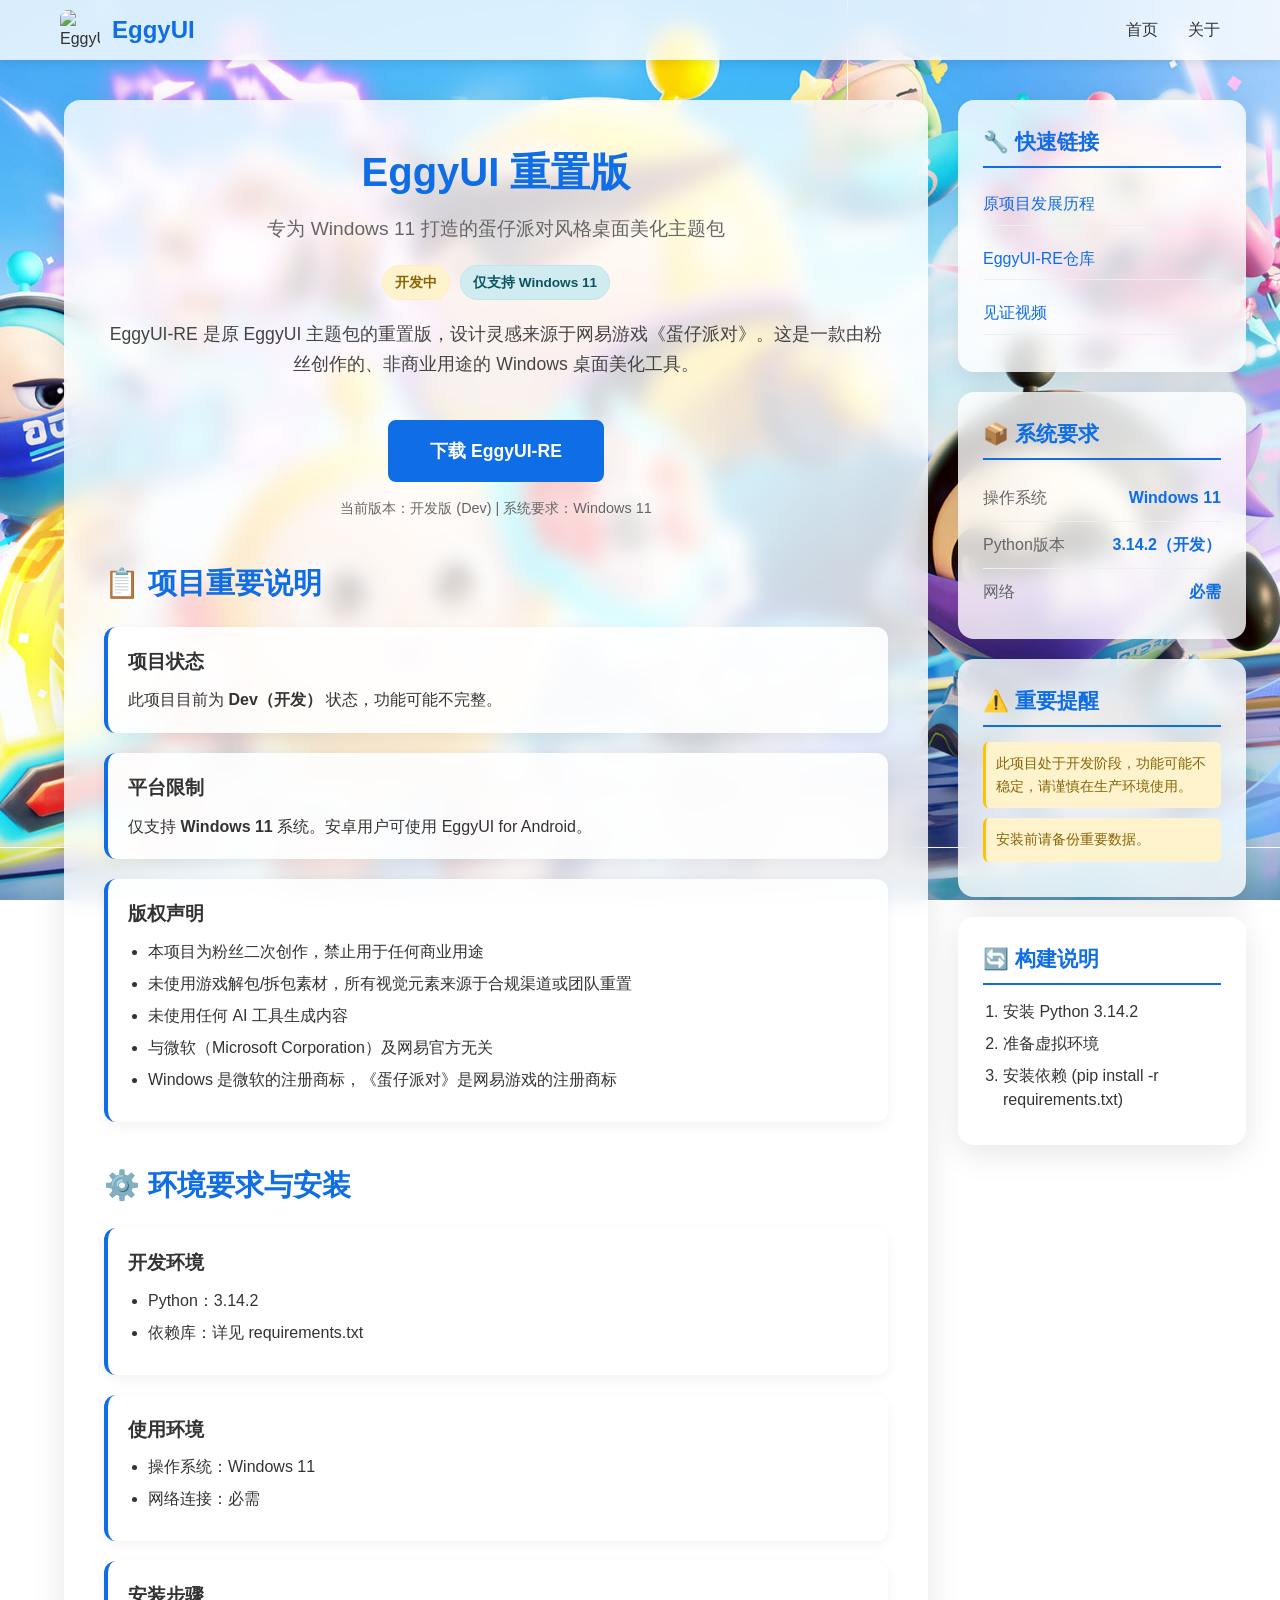
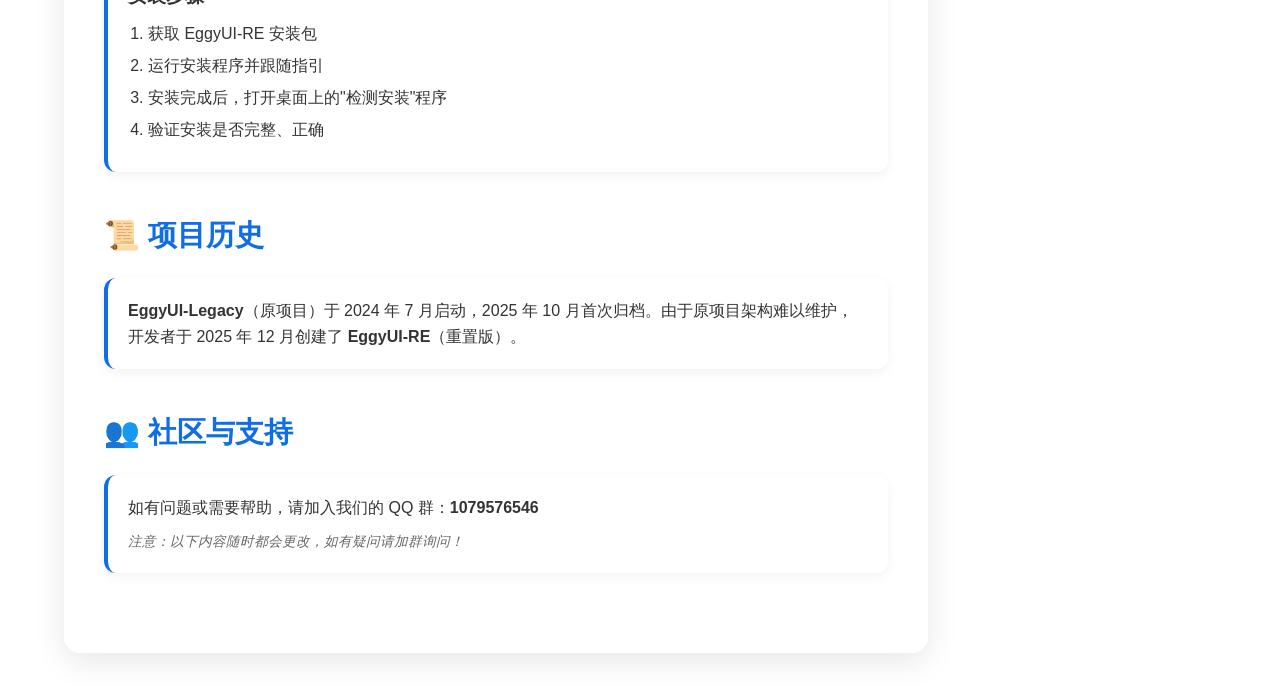
==== index.html @ 438ab86f "Init" ====
<!DOCTYPE html>
<html lang="zh-CN">
<head>
    <meta charset="UTF-8">
    <meta name="viewport" content="width=device-width, initial-scale=1.0">
    <meta name="keywords" content="蛋仔派对Windows美化包, 蛋仔派对Windows主题, 蛋仔派对Windows, 蛋仔派对 Windows, 蛋仔 Windows, 蛋仔 Win, 蛋仔主题, 蛋仔 主题, EggyUI, Eggy UI, EggyUI-RE, Eggy UI-RE, Eggy UI RE, EggyUI-SE, Eggy UI-SE, Eggy UI SE, OpenEggyUI, Open Eggy UI, Eggix, 蛋仔Win11, 蛋仔派对Win11, EggyUI download, Eggy Party Windows theme, Eggy Party desktop customization, EggyUI legacy, EggyUI archive, Windows 11 Eggy Party, EggyUI components">
    <meta name="description" content="EggyUI 是一个由 BSOD-MEMZ 及其团队开发的蛋仔风 Windows 美化包，可以在 Windows 桌面上实现蛋仔派对风格的桌面美化效果。目前该美化包由R ed.Blue.Light 主导开发。">
    <title>EggyUI-RE - 蛋仔风 Windows 桌面美化包 - 蛋仔派对 Windows 桌面美化</title>
    <link rel="stylesheet" href="style.css">
    <link rel="icon" type="image/png" href="images/Logo.png">
</head>
<body>
    <!-- 吸顶导航栏 -->
    <nav class="navbar">
        <div class="nav-container">
            <div class="nav-brand">
                <img src="images/logo.png" alt="EggyUI Logo" class="nav-logo">
                <h1>EggyUI</h1>
            </div>
            
            <!-- 桌面端导航链接 -->
            <div class="nav-links">
                <a href="#home" class="nav-link">首页</a>
                <a href="#about" class="nav-link">关于</a>
            </div>
            
            <!-- 移动端菜单按钮 -->
            <button class="menu-toggle" id="menuToggle" aria-label="切换菜单">
                <span class="menu-icon"></span>
                <span class="menu-icon"></span>
                <span class="menu-icon"></span>
            </button>
        </div>
        
        <!-- 移动端菜单 -->
        <div class="mobile-menu" id="mobileMenu">
            <a href="#home" class="mobile-nav-link">首页</a>
            <a href="#about" class="mobile-nav-link">关于</a>
        </div>
    </nav>

    <!-- 主内容网格 -->
    <main class="grid-container">
        <!-- 内容区域 (75%宽度) -->
        <article class="content-area" id="home">
            <section class="hero-section">
                <h2>EggyUI 重置版</h2>
                <p class="subtitle">专为 Windows 11 打造的蛋仔派对风格桌面美化主题包</p>
                
                <div class="project-status">
                    <span class="status-badge status-dev">开发中</span>
                    <span class="status-badge status-windows">仅支持 Windows 11</span>
                </div>
                
                <p class="description">
                    EggyUI-RE 是原 EggyUI 主题包的重置版，设计灵感来源于网易游戏《蛋仔派对》。这是一款由粉丝创作的、非商业用途的 Windows 桌面美化工具。
                </p>
                
                <div class="download-section">
                    <a href="#download" class="download-btn">下载 EggyUI-RE</a>
                    <p class="download-note">当前版本：开发版 (Dev) | 系统要求：Windows 11</p>
                </div>
            </section>
            
            <section class="info-section">
                <h3>📋 项目重要说明</h3>
                <div class="info-card">
                    <h4>项目状态</h4>
                    <p>此项目目前为 <strong>Dev（开发）</strong> 状态，功能可能不完整。</p>
                </div>
                
                <div class="info-card">
                    <h4>平台限制</h4>
                    <p>仅支持 <strong>Windows 11</strong> 系统。安卓用户可使用 EggyUI for Android。</p>
                </div>
                
                <div class="info-card">
                    <h4>版权声明</h4>
                    <ul>
                        <li>本项目为粉丝二次创作，禁止用于任何商业用途</li>
                        <li>未使用游戏解包/拆包素材，所有视觉元素来源于合规渠道或团队重置</li>
                        <li>未使用任何 AI 工具生成内容</li>
                        <li>与微软（Microsoft Corporation）及网易官方无关</li>
                        <li>Windows 是微软的注册商标，《蛋仔派对》是网易游戏的注册商标</li>
                    </ul>
                </div>
            </section>
            
            <section class="installation-section" id="about">
                <h3>⚙️ 环境要求与安装</h3>
                
                <div class="info-card">
                    <h4>开发环境</h4>
                    <ul>
                        <li>Python：3.14.2</li>
                        <li>依赖库：详见 requirements.txt</li>
                    </ul>
                </div>
                
                <div class="info-card">
                    <h4>使用环境</h4>
                    <ul>
                        <li>操作系统：Windows 11</li>
                        <li>网络连接：必需</li>
                    </ul>
                </div>
                
                <div class="info-card">
                    <h4>安装步骤</h4>
                    <ol>
                        <li>获取 EggyUI-RE 安装包</li>
                        <li>运行安装程序并跟随指引</li>
                        <li>安装完成后，打开桌面上的"检测安装"程序</li>
                        <li>验证安装是否完整、正确</li>
                    </ol>
                </div>
            </section>
            
            <section class="history-section">
                <h3>📜 项目历史</h3>
                <div class="info-card">
                    <p>
                        <strong>EggyUI-Legacy</strong>（原项目）于 2024 年 7 月启动，2025 年 10 月首次归档。由于原项目架构难以维护，开发者于 2025 年 12 月创建了 <strong>EggyUI-RE</strong>（重置版）。
                    </p>
                    <!--
                    <p>
                        2026 年 4 月 11 日，新开发团队以 EggyUI-SE 为基础对项目进行变基，恢复开发。
                        原仓库存档为 EggyUI-Legacy，主名称由活跃的安全美化分支继承。
                    </p>
                    -->
                </div>
            </section>
            
            <section class="community-section">
                <h3>👥 社区与支持</h3>
                <div class="info-card">
                    <p>如有问题或需要帮助，请加入我们的 QQ 群：<strong>1079576546</strong></p>
                    <p class="small-note">注意：以下内容随时都会更改，如有疑问请加群询问！</p>
                </div>
            </section>
        </article>
        
        <!-- 侧边栏 (25%宽度) -->
        <aside class="sidebar">
            <div class="sidebar-card">
                <h3>🔧 快速链接</h3>
                <ul class="quick-links">
                    <li><a href="https://github.com/SYSTEM-LIGHT/EggyUI?tab=readme-ov-file" target="_blank">原项目发展历程</a></li>
                    <li><a href="https://github.com/CN-RBL/EggyUI-RE" target="_blank">EggyUI-RE仓库</a></li>
                    <li><a href="https://www.bilibili.com/video/BV1TPqrBpEpG/" target="_blank">见证视频</a></li>
                </ul>
            </div>
            
            <div class="sidebar-card">
                <h3>📦 系统要求</h3>
                <div class="requirement-item">
                    <span class="req-label">操作系统</span>
                    <span class="req-value">Windows 11</span>
                </div>
                <div class="requirement-item">
                    <span class="req-label">Python版本</span>
                    <span class="req-value">3.14.2（开发）</span>
                </div>
                <div class="requirement-item">
                    <span class="req-label">网络</span>
                    <span class="req-value">必需</span>
                </div>
            </div>
            
            <div class="sidebar-card">
                <h3>⚠️ 重要提醒</h3>
                <p class="warning-text">此项目处于开发阶段，功能可能不稳定，请谨慎在生产环境使用。</p>
                <p class="warning-text">安装前请备份重要数据。</p>
            </div>
            
            <div class="sidebar-card">
                <h3>🔄 构建说明</h3>
                <ol class="build-steps">
                    <li>安装 Python 3.14.2</li>
                    <li>准备虚拟环境</li>
                    <li>安装依赖 (pip install -r requirements.txt)</li>
                </ol>
            </div>
        </aside>
    </main>

    <script src="script.js"></script>
</body>
</html>
---- style.css ----
/* 重置与基础样式 */
* {
    margin: 0;
    padding: 0;
    box-sizing: border-box;
}

html {
    scroll-behavior: smooth;
}

body {
    font-family: -apple-system, BlinkMacSystemFont, 'Segoe UI', 'Microsoft YaHei', sans-serif;
    line-height: 1.6;
    color: #333;
    min-height: 100vh;
    position: relative;
    padding-top: 60px; /* 为固定导航栏留出空间 */
}

/* 自定义背景图片 */
body::before {
    content: '';
    position: fixed;
    top: 0;
    left: 0;
    width: 100%;
    height: 100%;
    background-image: url('images/background.jpg');
    background-size: cover;
    background-position: center;
    background-repeat: no-repeat;
    z-index: -1;
}

/* 导航栏样式 */
.navbar {
    position: fixed;
    top: 0;
    left: 0;
    width: 100%;
    background-color: rgba(255, 255, 255, 0.8);
    backdrop-filter: blur(10px);
    -webkit-backdrop-filter: blur(10px);
    z-index: 1000;
    box-shadow: 0 2px 10px rgba(0, 0, 0, 0.1);
}

.nav-container {
    max-width: 1200px;
    margin: 0 auto;
    padding: 0 20px;
    display: flex;
    justify-content: space-between;
    align-items: center;
    height: 60px;
}

.nav-brand {
    display: flex;
    align-items: center;
    gap: 12px;
}

.nav-logo {
    width: 40px;
    height: 40px;
    border-radius: 8px;
    object-fit: cover;
}

.nav-brand h1 {
    font-size: 1.5rem;
    font-weight: 700;
    color: #0F6DE6;
    margin: 0;
}

/* 桌面端导航链接 */
.nav-links {
    display: flex;
    gap: 30px;
}

.nav-link {
    text-decoration: none;
    color: #333;
    font-weight: 500;
    font-size: 1rem;
    position: relative;
    padding: 5px 0;
    transition: color 0.2s ease;
}

.nav-link::after {
    content: '';
    position: absolute;
    bottom: 0;
    left: 0;
    width: 0;
    height: 2px;
    background-color: #0F6DE6;
    transition: width 0.3s ease;
}

.nav-link:hover {
    color: #0F6DE6;
}

.nav-link:hover::after {
    width: 100%;
}

/* 移动端菜单按钮 */
.menu-toggle {
    display: none;
    background: none;
    border: none;
    cursor: pointer;
    padding: 5px;
    flex-direction: column;
    gap: 4px;
}

.menu-icon {
    display: block;
    width: 25px;
    height: 3px;
    background-color: #333;
    border-radius: 2px;
    transition: all 0.3s ease;
}

/* 移动端菜单 */
.mobile-menu {
    display: none;
    flex-direction: column;
    background-color: rgba(255, 255, 255, 0.95);
    backdrop-filter: blur(10px);
    -webkit-backdrop-filter: blur(10px);
    padding: 20px;
    border-top: 1px solid rgba(0, 0, 0, 0.1);
}

.mobile-nav-link {
    text-decoration: none;
    color: #333;
    padding: 12px 0;
    font-weight: 500;
    border-bottom: 1px solid rgba(0, 0, 0, 0.1);
    position: relative;
    transition: color 0.2s ease;
}

.mobile-nav-link:last-child {
    border-bottom: none;
}

.mobile-nav-link::after {
    content: '';
    position: absolute;
    bottom: 8px;
    left: 0;
    width: 0;
    height: 2px;
    background-color: #0F6DE6;
    transition: width 0.3s ease;
}

.mobile-nav-link:hover {
    color: #0F6DE6;
}

.mobile-nav-link:hover::after {
    width: 100%;
}

/* 主网格容器 */
.grid-container {
    width: 90%;
    max-width: 1200px;
    margin: 0 auto;
    padding: 40px 0;
    display: grid;
    grid-template-columns: 75% 25%;
    gap: 30px;
}

/* 内容区域样式 */
.content-area {
    background-color: rgba(255, 255, 255, 0.8);
    backdrop-filter: blur(10px);
    -webkit-backdrop-filter: blur(10px);
    border-radius: 16px;
    padding: 40px;
    box-shadow: 0 8px 32px rgba(0, 0, 0, 0.1);
}

/* 英雄区域 */
.hero-section {
    margin-bottom: 40px;
    text-align: center;
}

.hero-section h2 {
    font-size: 2.5rem;
    color: #0F6DE6;
    margin-bottom: 10px;
    font-weight: 700;
}

.subtitle {
    font-size: 1.2rem;
    color: #666;
    margin-bottom: 20px;
}

.project-status {
    display: flex;
    justify-content: center;
    gap: 10px;
    margin-bottom: 20px;
    flex-wrap: wrap;
}

.status-badge {
    padding: 6px 12px;
    border-radius: 20px;
    font-size: 0.85rem;
    font-weight: 600;
    display: inline-block;
}

.status-dev {
    background-color: #FFF3CD;
    color: #856404;
    border: 1px solid #FFEEBA;
}

.status-windows {
    background-color: #D1ECF1;
    color: #0C5460;
    border: 1px solid #BEE5EB;
}

.description {
    font-size: 1.1rem;
    line-height: 1.7;
    margin-bottom: 30px;
    color: #444;
    max-width: 800px;
    margin-left: auto;
    margin-right: auto;
}

/* 下载区域 */
.download-section {
    margin: 40px 0;
    text-align: center;
}

.download-btn {
    display: inline-block;
    background-color: #0F6DE6;
    color: white;
    text-decoration: none;
    padding: 15px 40px;
    border-radius: 8px;
    font-size: 1.1rem;
    font-weight: 600;
    transition: all 0.2s ease;
    border: 2px solid #0F6DE6;
    margin-bottom: 15px;
}

.download-btn:hover {
    background-color: white;
    color: #0F6DE6;
}

.download-note {
    font-size: 0.9rem;
    color: #666;
}

/* 信息卡片 */
.info-section, .installation-section, .history-section, .community-section {
    margin-bottom: 40px;
}

h3 {
    font-size: 1.8rem;
    color: #0F6DE6;
    margin-bottom: 20px;
    font-weight: 600;
}

h4 {
    font-size: 1.2rem;
    color: #333;
    margin-bottom: 10px;
    font-weight: 600;
}

.info-card {
    background-color: rgba(255, 255, 255, 0.9);
    border-radius: 12px;
    padding: 20px;
    margin-bottom: 20px;
    border-left: 4px solid #0F6DE6;
    box-shadow: 0 4px 12px rgba(0, 0, 0, 0.05);
}

.info-card ul, .info-card ol {
    padding-left: 20px;
    margin: 10px 0;
}

.info-card li {
    margin-bottom: 8px;
    line-height: 1.5;
}

.warning-text {
    color: #856404;
    background-color: #FFF3CD;
    padding: 10px;
    border-radius: 6px;
    border-left: 3px solid #FFC107;
    margin: 10px 0;
    font-size: 0.9rem;
}

.small-note {
    font-size: 0.85rem;
    color: #666;
    font-style: italic;
    margin-top: 10px;
}

/* 侧边栏样式 */
.sidebar {
    display: flex;
    flex-direction: column;
    gap: 20px;
}

.sidebar-card {
    background-color: rgba(255, 255, 255, 0.8);
    backdrop-filter: blur(10px);
    -webkit-backdrop-filter: blur(10px);
    border-radius: 16px;
    padding: 25px;
    box-shadow: 0 8px 32px rgba(0, 0, 0, 0.1);
    /* 卡片无交互效果 */
    transition: none;
}

.sidebar-card h3 {
    font-size: 1.3rem;
    margin-bottom: 15px;
    color: #0F6DE6;
    border-bottom: 2px solid #0F6DE6;
    padding-bottom: 8px;
}

.quick-links {
    list-style: none;
    padding: 0;
}

.quick-links li {
    margin-bottom: 12px;
}

.quick-links a {
    text-decoration: none;
    color: #0F6DE6;
    display: block;
    padding: 8px 0;
    border-bottom: 1px solid #eee;
    transition: all 0.2s ease;
    position: relative;
}

.quick-links a::after {
    content: '';
    position: absolute;
    bottom: 0;
    left: 0;
    width: 0;
    height: 2px;
    background-color: #0F6DE6;
    transition: width 0.3s ease;
}

.quick-links a:hover {
    color: #0C5BC0;
}

.quick-links a:hover::after {
    width: 100%;
}

.requirement-item {
    display: flex;
    justify-content: space-between;
    padding: 10px 0;
    border-bottom: 1px solid #eee;
}

.requirement-item:last-child {
    border-bottom: none;
}

.req-label {
    color: #666;
    font-weight: 500;
}

.req-value {
    color: #0F6DE6;
    font-weight: 600;
}

.build-steps {
    padding-left: 20px;
}

.build-steps li {
    margin-bottom: 8px;
    line-height: 1.5;
}

/* 响应式设计 */
@media (max-width: 768px) {
    /* 移动端网格布局调整 */
    .grid-container {
        grid-template-columns: 1fr;
        width: 95%;
        padding: 20px 0;
        gap: 20px;
    }
    
    /* 移动端导航栏 */
    .nav-links {
        display: none;
    }
    
    .menu-toggle {
        display: flex;
    }
    
    /* 移动端菜单激活状态 */
    .mobile-menu.active {
        display: flex;
    }
    
    /* 内容区域调整 */
    .content-area {
        padding: 25px;
    }
    
    .hero-section h2 {
        font-size: 2rem;
    }
    
    .subtitle {
        font-size: 1rem;
    }
    
    h3 {
        font-size: 1.5rem;
    }
    
    /* 侧边栏卡片移到内容区域下面 */
    .sidebar {
        order: 2;
    }
    
    .content-area {
        order: 1;
    }
}

@media (max-width: 480px) {
    .nav-container {
        padding: 0 15px;
    }
    
    .content-area {
        padding: 20px;
    }
    
    .sidebar-card {
        padding: 20px;
    }
    
    .hero-section h2 {
        font-size: 1.8rem;
    }
    
    .download-btn {
        padding: 12px 30px;
        font-size: 1rem;
    }
}
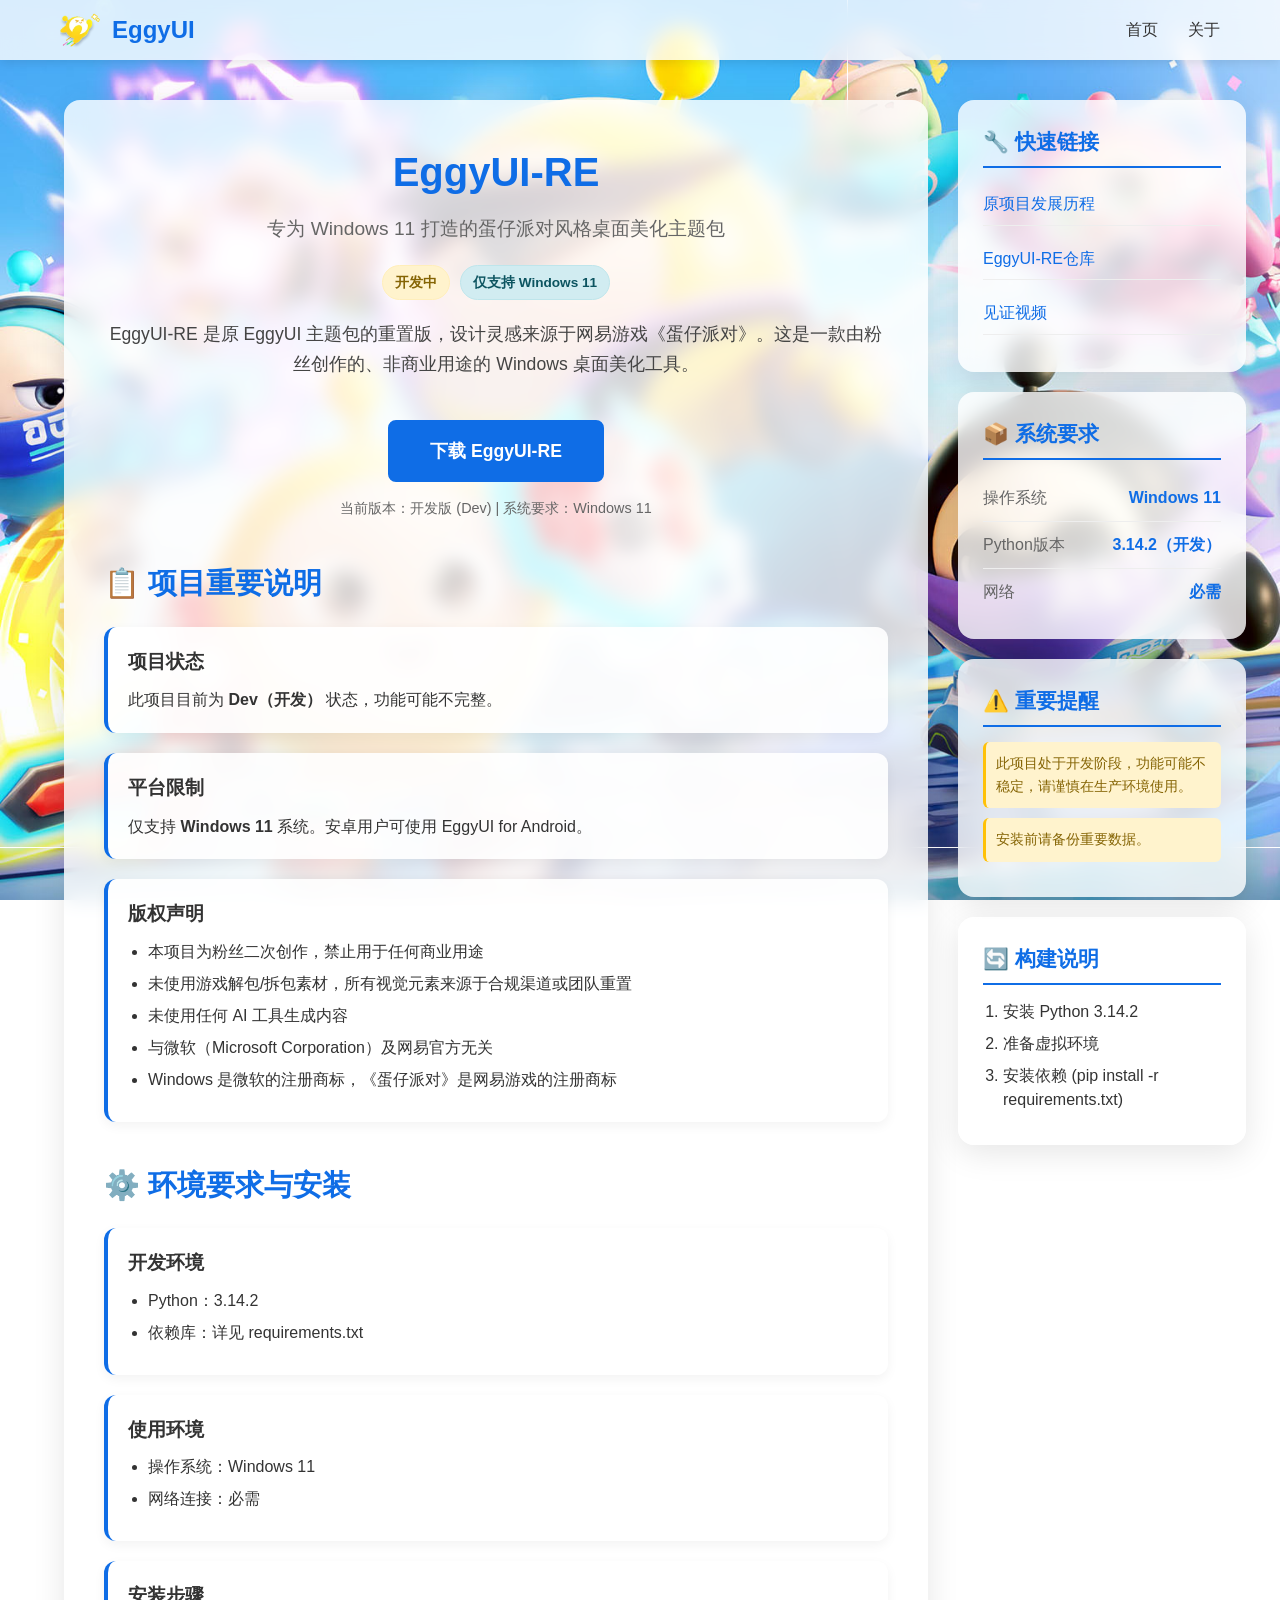
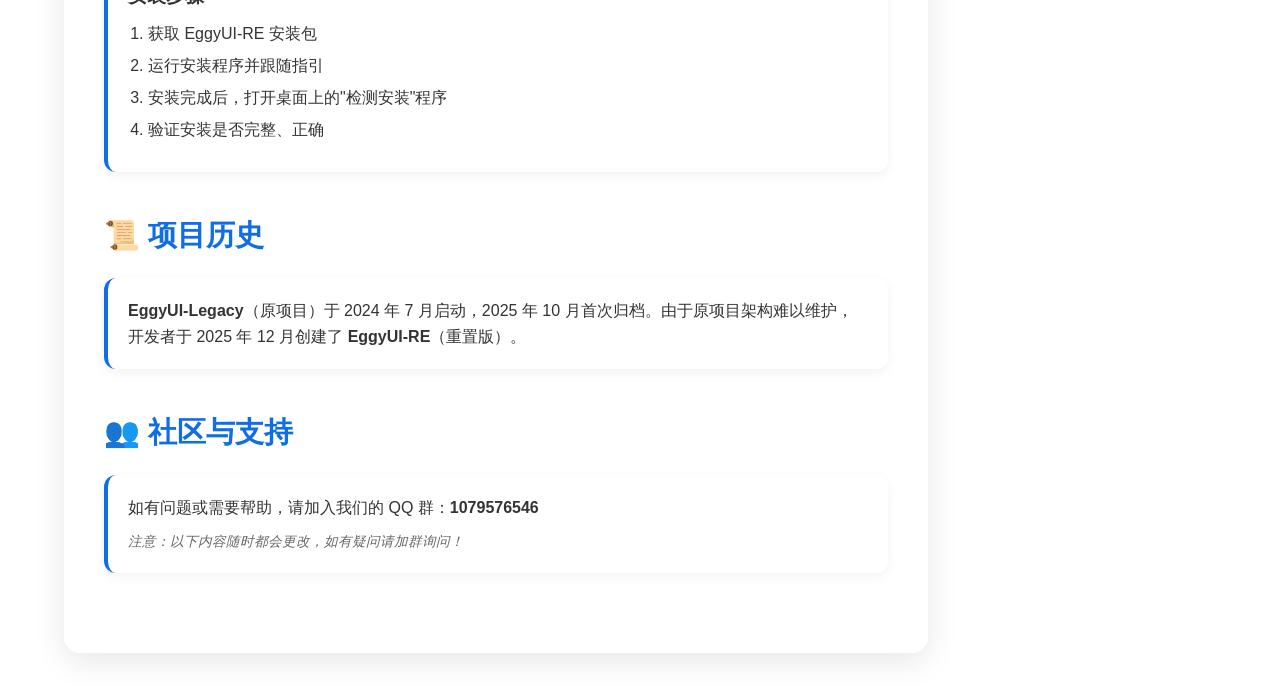
==== commit 54c18256: "Fix" ====
--- a/index.html
+++ b/index.html
@@ -3,7 +3,7 @@
 <head>
     <meta charset="UTF-8">
     <meta name="viewport" content="width=device-width, initial-scale=1.0">
-    <meta name="keywords" content="蛋仔派对Windows美化包, 蛋仔派对Windows主题, 蛋仔派对Windows, 蛋仔派对 Windows, 蛋仔 Windows, 蛋仔 Win, 蛋仔主题, 蛋仔 主题, EggyUI, Eggy UI, EggyUI-RE, Eggy UI-RE, Eggy UI RE, EggyUI-SE, Eggy UI-SE, Eggy UI SE, OpenEggyUI, Open Eggy UI, Eggix, 蛋仔Win11, 蛋仔派对Win11, EggyUI download, Eggy Party Windows theme, Eggy Party desktop customization, EggyUI legacy, EggyUI archive, Windows 11 Eggy Party, EggyUI components">
+    <meta name="keywords" content="蛋仔派对Windows美化包, 蛋仔派对Windows主题, 蛋仔派对Windows, 蛋仔派对 Windows, 蛋仔 Windows, 蛋仔 Win, 蛋仔主题, 蛋仔 主题, EggyUI, Eggy UI, EggyUI-RE, Eggy UI-RE, Eggy UI RE, EggyUI-SE, Eggy UI-SE, Eggy UI SE, OpenEggyUI, Open Eggy UI, Eggix, 蛋仔Win11, 蛋仔派对Win11, EggyUI download, Eggy Party Windows theme, Eggy Party desktop customization, EggyUI legacy, EggyUI archive, Windows 11 Eggy Party, EggyUI components, BSOD-MEMZ">
     <meta name="description" content="EggyUI 是一个由 BSOD-MEMZ 及其团队开发的蛋仔风 Windows 美化包，可以在 Windows 桌面上实现蛋仔派对风格的桌面美化效果。目前该美化包由R ed.Blue.Light 主导开发。">
     <title>EggyUI-RE - 蛋仔风 Windows 桌面美化包 - 蛋仔派对 Windows 桌面美化</title>
     <link rel="stylesheet" href="style.css">
@@ -14,7 +14,7 @@
     <nav class="navbar">
         <div class="nav-container">
             <div class="nav-brand">
-                <img src="images/logo.png" alt="EggyUI Logo" class="nav-logo">
+                <img src="images/Logo.png" alt="EggyUI Logo" class="nav-logo">
                 <h1>EggyUI</h1>
             </div>
             
@@ -44,7 +44,7 @@
         <!-- 内容区域 (75%宽度) -->
         <article class="content-area" id="home">
             <section class="hero-section">
-                <h2>EggyUI 重置版</h2>
+                <h2>EggyUI-RE</h2>
                 <p class="subtitle">专为 Windows 11 打造的蛋仔派对风格桌面美化主题包</p>
                 
                 <div class="project-status">
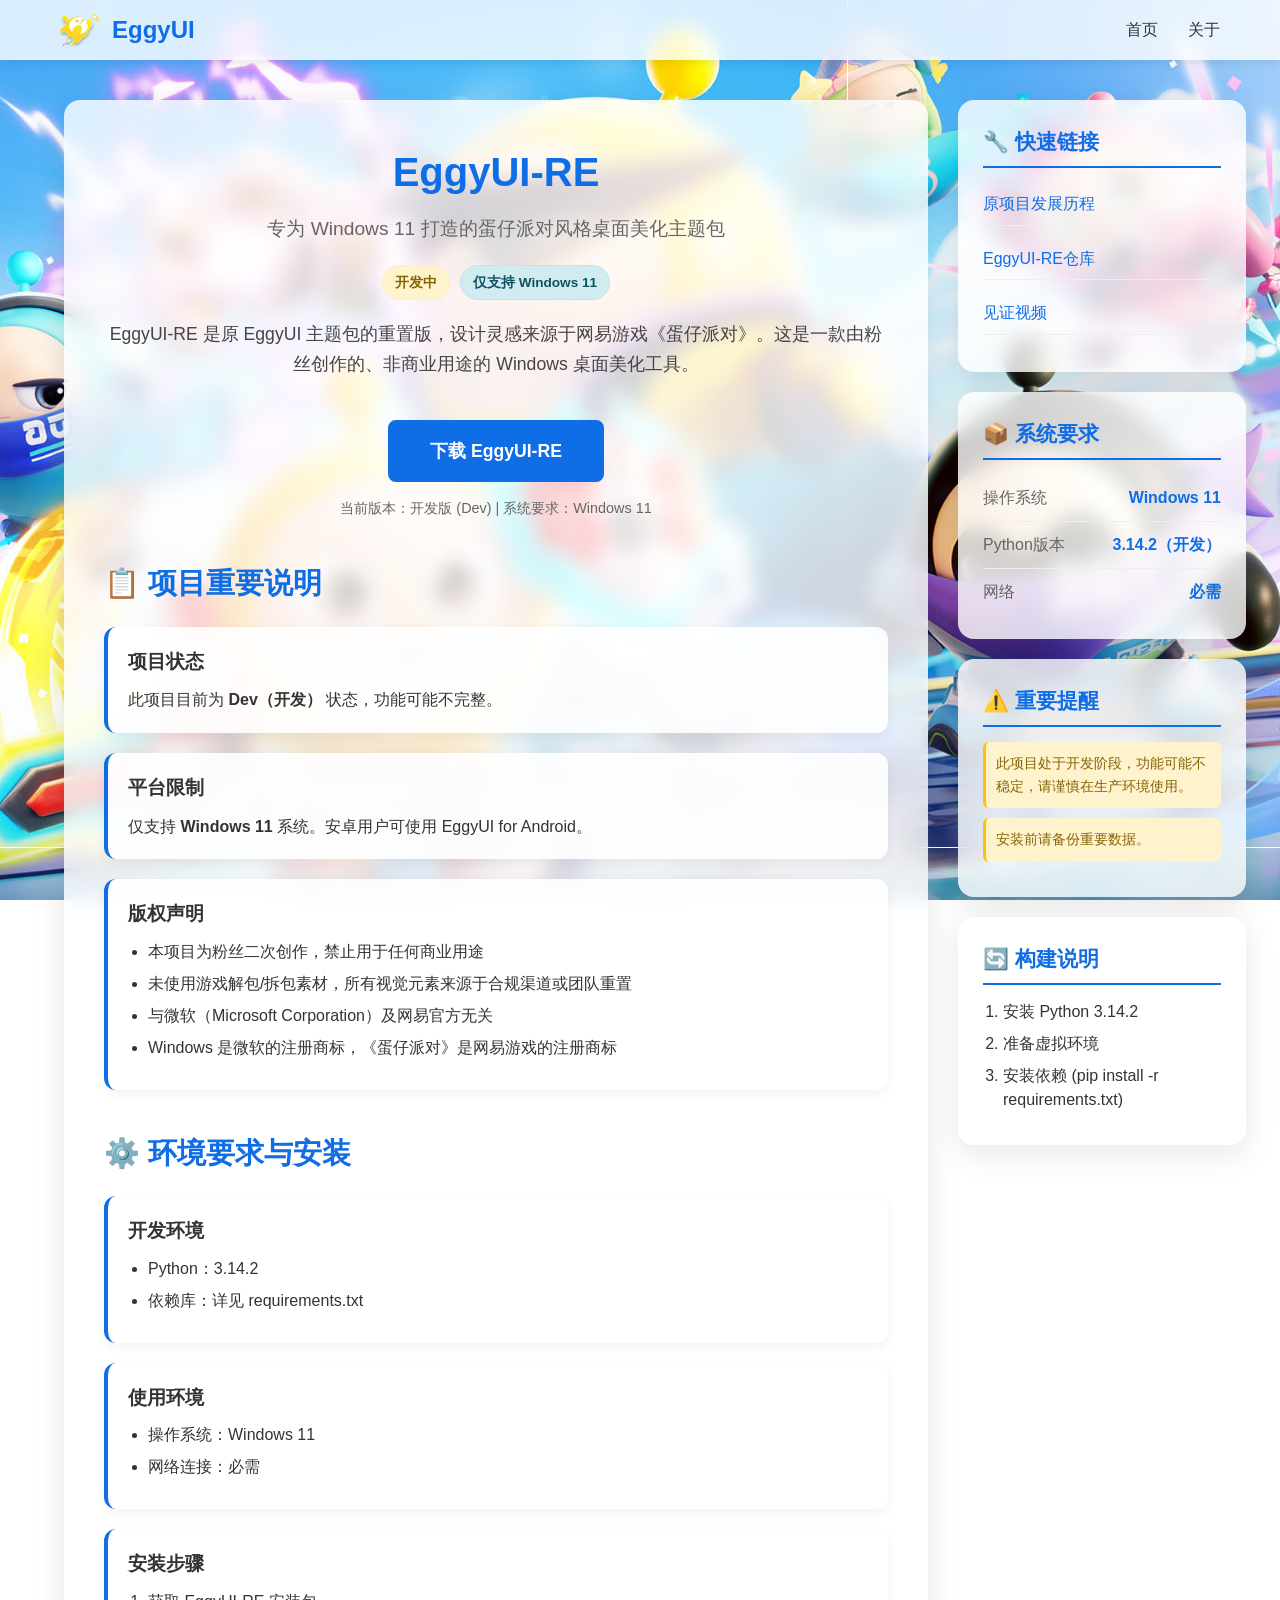
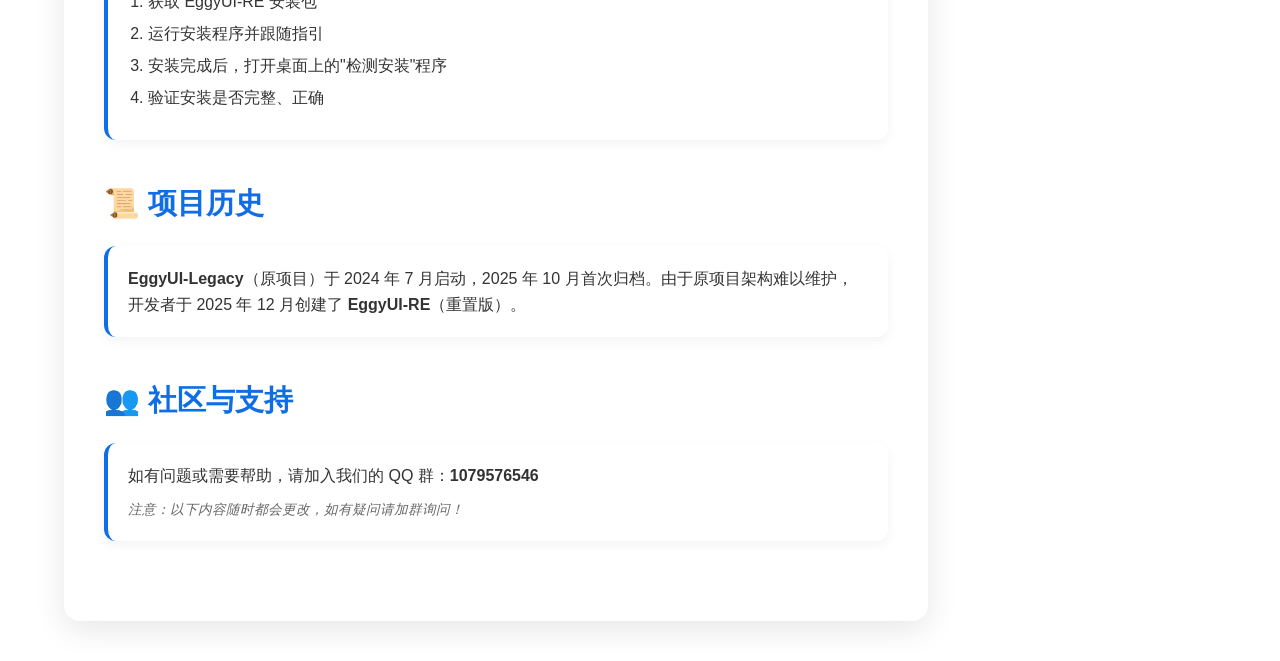
==== commit 26a84dc8: "But this website is AI generated content" ====
--- a/index.html
+++ b/index.html
@@ -79,7 +79,6 @@
                     <ul>
                         <li>本项目为粉丝二次创作，禁止用于任何商业用途</li>
                         <li>未使用游戏解包/拆包素材，所有视觉元素来源于合规渠道或团队重置</li>
-                        <li>未使用任何 AI 工具生成内容</li>
                         <li>与微软（Microsoft Corporation）及网易官方无关</li>
                         <li>Windows 是微软的注册商标，《蛋仔派对》是网易游戏的注册商标</li>
                     </ul>
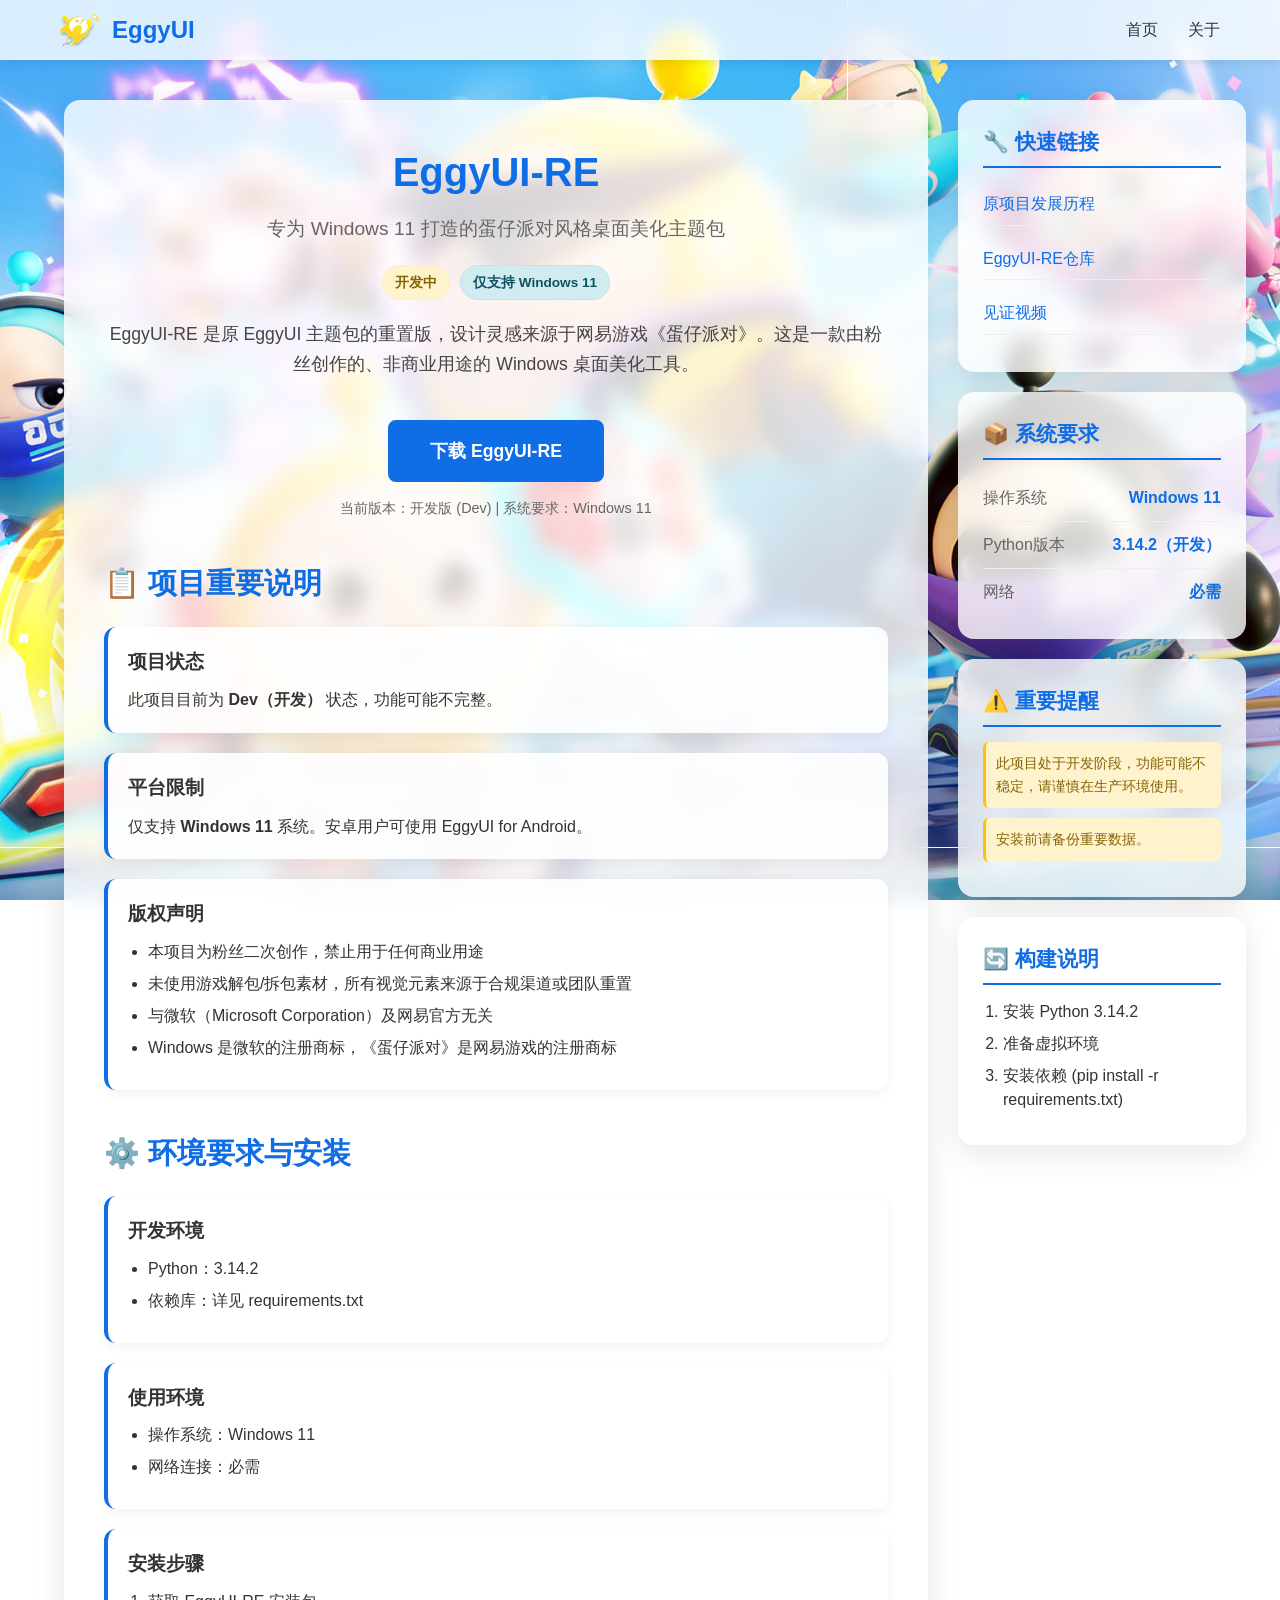
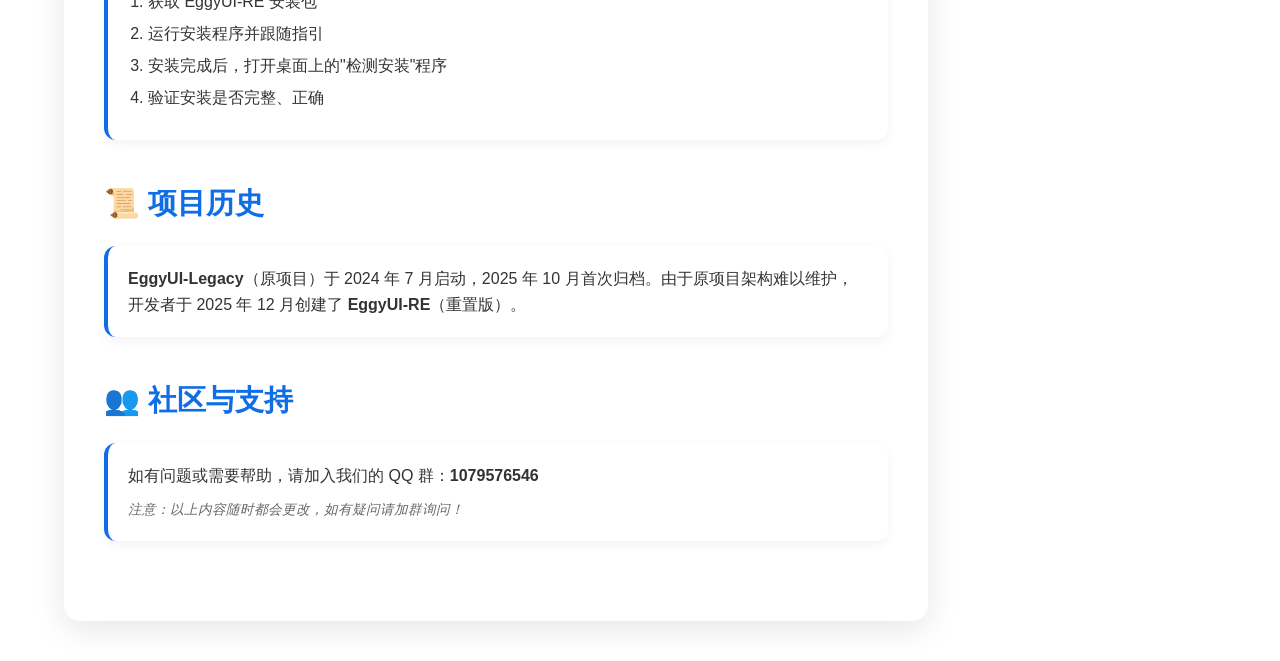
==== commit c8c6c58f: "Add README.md" ====
--- a/index.html
+++ b/index.html
@@ -4,7 +4,7 @@
     <meta charset="UTF-8">
     <meta name="viewport" content="width=device-width, initial-scale=1.0">
     <meta name="keywords" content="蛋仔派对Windows美化包, 蛋仔派对Windows主题, 蛋仔派对Windows, 蛋仔派对 Windows, 蛋仔 Windows, 蛋仔 Win, 蛋仔主题, 蛋仔 主题, EggyUI, Eggy UI, EggyUI-RE, Eggy UI-RE, Eggy UI RE, EggyUI-SE, Eggy UI-SE, Eggy UI SE, OpenEggyUI, Open Eggy UI, Eggix, 蛋仔Win11, 蛋仔派对Win11, EggyUI download, Eggy Party Windows theme, Eggy Party desktop customization, EggyUI legacy, EggyUI archive, Windows 11 Eggy Party, EggyUI components, BSOD-MEMZ">
-    <meta name="description" content="EggyUI 是一个由 BSOD-MEMZ 及其团队开发的蛋仔风 Windows 美化包，可以在 Windows 桌面上实现蛋仔派对风格的桌面美化效果。目前该美化包由R ed.Blue.Light 主导开发。">
+    <meta name="description" content="EggyUI 是一个由 BSOD-MEMZ 及其团队开发的蛋仔风 Windows 美化包，可以在 Windows 桌面上实现蛋仔派对风格的桌面美化效果。目前该美化包由Red.Blue.Light 主导开发。">
     <title>EggyUI-RE - 蛋仔风 Windows 桌面美化包 - 蛋仔派对 Windows 桌面美化</title>
     <link rel="stylesheet" href="style.css">
     <link rel="icon" type="image/png" href="images/Logo.png">
@@ -134,7 +134,7 @@
                 <h3>👥 社区与支持</h3>
                 <div class="info-card">
                     <p>如有问题或需要帮助，请加入我们的 QQ 群：<strong>1079576546</strong></p>
-                    <p class="small-note">注意：以下内容随时都会更改，如有疑问请加群询问！</p>
+                    <p class="small-note">注意：以上内容随时都会更改，如有疑问请加群询问！</p>
                 </div>
             </section>
         </article>
